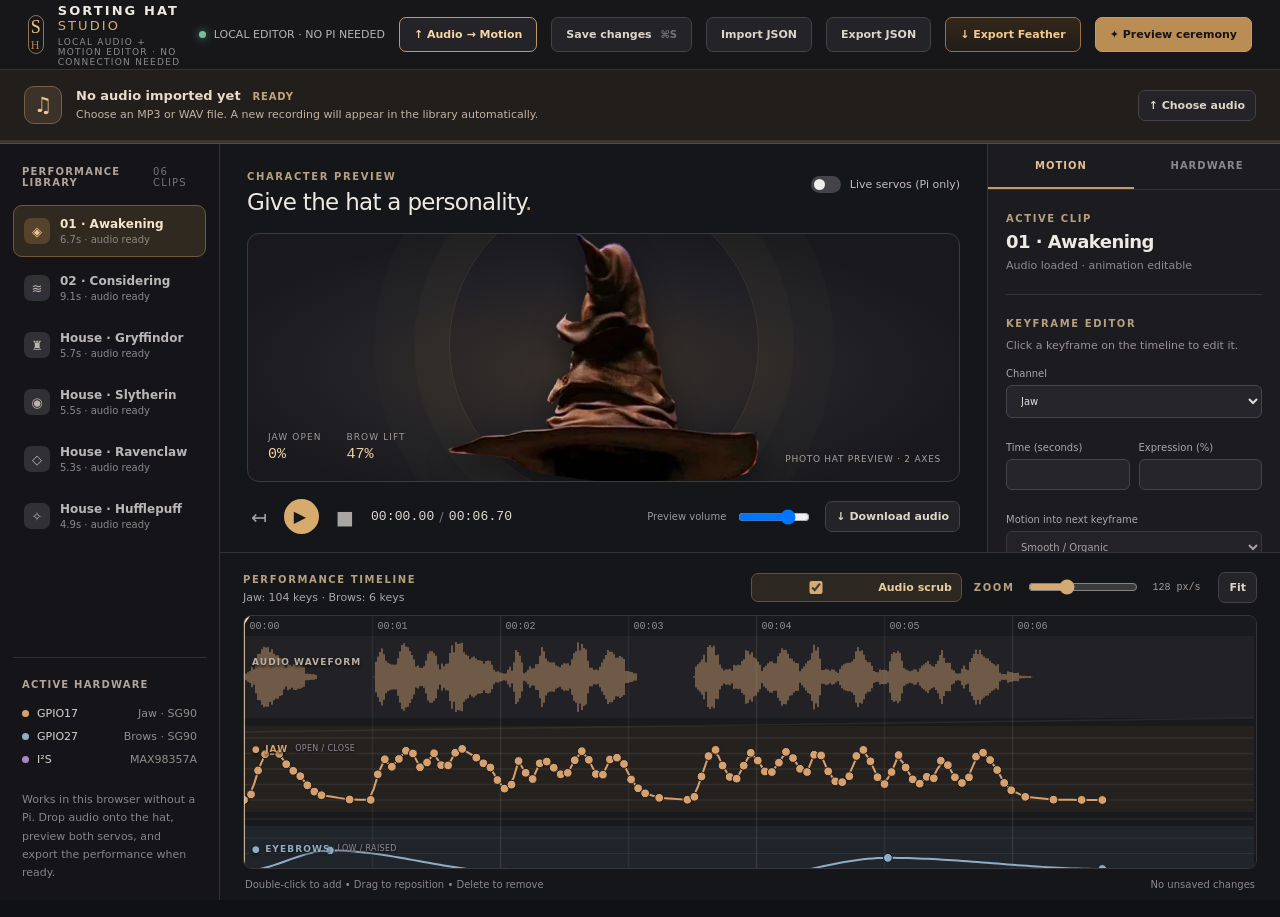
==== index.html @ dafd63e4 "Add one-click Feather RP2040 bundle export with per-clip motion and audio" ====
<!doctype html>
<html lang="en" data-pages="1">
<head>
  <meta charset="utf-8" />
  <meta name="viewport" content="width=device-width, initial-scale=1" />
  <meta name="theme-color" content="#101115" />
  <title>Sorting Hat · Motion Studio</title>
  <link rel="stylesheet" href="./style.css" />
<link rel="stylesheet" href="./import-monitor.css?v=20261116-4" />
  <link rel="stylesheet" href="./photo-hat.css?v=photo-rig-20261117" />
</head>
<body>
<header class="topbar">
  <div class="identity"><div class="mark">S<span>H</span></div><div><div class="brand">SORTING HAT <span>STUDIO</span></div><div class="subbrand">LOCAL AUDIO + MOTION EDITOR · NO CONNECTION NEEDED</div></div></div>
  <div class="top-actions"><div class="connection"><span id="connectionDot" class="dot"></span><span id="connectionText">LOCAL EDITOR</span></div><button class="ghost quick-upload" id="quickUploadBtn">↑ Audio → Motion</button><button class="ghost" id="saveBtn">Save changes <span class="keyhint">⌘S</span></button><button class="ghost" id="importProjectBtn">Import JSON</button><button class="ghost" id="exportProjectBtn">Export JSON</button><button class="ghost feather-export-button" id="exportFeatherBtn" title="Export firmware, motion tracks and audio as a CircuitPython ZIP">↓ Export Feather</button><button class="primary" id="ceremonyBtn">✦ Preview ceremony</button><input type="file" id="importProjectFile" accept="application/json,.json" hidden></div>
</header>
<section id="importMonitor" class="import-monitor" data-phase="idle" role="status" aria-live="polite">
  <div class="import-monitor-icon" id="importMonitorIcon" aria-hidden="true">♫</div>
  <div class="import-monitor-content">
    <div class="import-monitor-head"><strong id="importMonitorTitle">No audio imported yet</strong><span id="importMonitorStep">READY</span></div>
    <div id="importMonitorDetail">Choose an MP3 or WAV file. Import status and any error will appear here.</div>
  </div>
  <div class="import-monitor-buttons">
    <button type="button" class="ghost small" id="importMonitorChoose">↑ Choose audio</button>
    <button type="button" class="ghost small" id="importMonitorPreview" hidden>▶ Play preview</button>
  </div>
  <div class="import-monitor-progress"><div id="importMonitorProgress"></div></div>
</section>
<div class="layout">
  <aside class="sidebar">
    <div class="section-title">PERFORMANCE LIBRARY <span>06 CLIPS</span></div>
    <div id="clipList" class="clip-list"></div>
    <div class="sidebar-bottom"><div class="section-title">ACTIVE HARDWARE</div><div class="mini-wire"><span class="pin jaw-pin"></span> GPIO17 <span>Jaw · SG90</span></div><div class="mini-wire"><span class="pin brow-pin"></span> GPIO27 <span>Brows · SG90</span></div><div class="mini-wire"><span class="pin audio-pin"></span> I²S <span>MAX98357A</span></div><p class="help">Works in this browser without a Pi. Drop audio onto the hat, preview both servos, and export the performance when ready.</p></div>
  </aside>
  <main class="editor">
    <section class="performance-pane">
      <div class="preview-panel">
        <div class="panel-head"><div><span class="eyebrow">CHARACTER PREVIEW</span><h1>Give the hat a personality<span class="gold">.</span></h1></div><div class="live-controls"><label class="toggle"><input type="checkbox" id="livePreview"/><span></span> Live servos (Pi only)</label></div></div>
        <div class="stage">
          <div class="stage-halo"></div>
          <div class="hat-photo-stage" id="hatPhotoStage" role="img" aria-label="Sorting Hat photographic preview with moving brow and upper lip">
            <img id="hatBase" class="hat-photo-base" src="./assets/hat-base.webp" alt="" draggable="false">
            <img id="hatBrowLayer" class="hat-photo-brow" src="./assets/hat-brow.webp" alt="" draggable="false">
            <img id="hatUpperLipLayer" class="hat-photo-upperlip" src="./assets/hat-upperlip.webp" alt="" draggable="false">
          </div>
          <div class="stage-notes"><div class="readout"><span>JAW OPEN</span><strong id="jawReadout">0%</strong></div><div class="readout"><span>BROW LIFT</span><strong id="browReadout">50%</strong></div></div>
          <div class="stage-corner">PHOTO HAT PREVIEW <span>·</span> 2 AXES</div>
        </div>
        <div class="transport"><button class="icon-button" id="startBtn" title="Jump to start">↤</button><button class="play-button" id="playBtn" title="Browser preview">▶</button><button class="icon-button" id="stopBtn" title="Stop preview">■</button><span id="currentTime">00:00.00</span><span class="time-sep">/</span><span id="totalTime">00:04.00</span><div class="transport-spacer"></div><label class="volume-control">Preview volume <input id="previewVolume" type="range" min="0" max="100" value="75" /></label><button class="ghost small" id="downloadAudioBtn">↓ Download audio</button></div>
      </div>
      <aside class="inspector">
        <div class="inspector-tabs"><button class="active" data-tab="motion">MOTION</button><button data-tab="hardware">HARDWARE</button></div>
        <div id="motionInspector" class="inspector-content">
          <span class="eyebrow">ACTIVE CLIP</span><h2 id="clipTitle">Awakening</h2><p class="dim" id="clipDescription">Recorded dialogue & two-channel facial animation.</p>
          <div class="divider"></div>
          <span class="eyebrow">KEYFRAME EDITOR</span><p class="tiny-hint" id="selectedHint">Click a keyframe on the timeline to edit it.</p>
          <label class="field">Channel<select id="keyChannel"><option value="jaw">Jaw</option><option value="brow">Eyebrows</option></select></label>
          <div class="field-grid"><label class="field">Time (seconds)<input type="number" step="0.01" min="0" id="keyTime" /></label><label class="field">Expression (%)<input type="number" step="1" min="0" max="100" id="keyValue" /></label></div>
          <label class="field">Motion into next keyframe<select id="keyEase"><option value="smooth">Smooth / Organic</option><option value="linear">Linear</option><option value="hold">Hold / Snap</option></select></label>
          <div class="row"><button id="addKeyBtn" class="ghost small">+ Add at playhead</button><button id="deleteKeyBtn" class="danger small">Delete key</button></div>
          <div class="divider"></div>
          <span class="eyebrow">AUTO PERFORMANCE</span><p class="tiny-hint">Upload a voice recording to generate natural jaw and expressive eyebrow animation. Everything is analyzed locally in your browser.</p>
          <label class="field">Jaw intensity <span id="intensityLabel">80%</span><input type="range" min="20" max="100" value="80" id="jawIntensity" /></label>
          <label class="field">Silence threshold <span id="thresholdLabel">12%</span><input type="range" min="0" max="35" value="12" id="jawThreshold" /></label>
          <label class="field">Expression style<select id="motionStyle"><option value="thoughtful" selected>Thoughtful · natural</option><option value="subtle">Subtle · restrained</option><option value="theatrical">Theatrical · dramatic</option></select></label>
          <label class="field">Eyebrow expression <span id="browIntensityLabel">80%</span><input type="range" min="0" max="100" value="80" id="browIntensity" /></label>
          <label class="check"><input id="autoGenerate" type="checkbox" checked/> Auto-generate both tracks after import</label>
          <button id="generateBtn" class="secondary-button">✦ Generate jaw + eyebrows</button>
          <button id="uploadBtn" class="ghost wide">↑ Import dialogue audio</button><input id="audioFile" type="file" accept="audio/*,.wav,.mp3,.ogg,.flac,.m4a" hidden />
          <div class="tip">Drop a WAV or MP3 onto the character or use Import dialogue audio. Both tracks remain editable; motion is speech-informed, not phoneme tracking.</div>
        </div>
        <div id="hardwareInspector" class="inspector-content hidden">
          <span class="eyebrow">SERVO CALIBRATION</span><h2>Safe travel limits</h2><p class="dim">Disconnect mechanical linkages before calibrating. Values are pulse widths; narrower ranges protect SG90 gears.</p>
          <div id="servoCalibration"></div>
          <div class="divider"></div>
          <label class="field">Audio start compensation (ms)<input id="audioLatency" type="number" min="-250" max="500" step="5" /></label>
          <label class="field">ALSA device<input id="audioDevice" value="default" /></label>
          <label class="check"><input id="idleMotion" type="checkbox"/> Gentle idle eyebrow motion</label>
          <button id="saveHardwareBtn" class="secondary-button">Save calibration</button>
          <div class="tip">Reliable I²S + servo control: run pigpiod using the PWM clock (<code>-t 0</code>) so PCM remains available for the MAX98357A.</div>
        </div>
      </aside>
    </section>
    <section class="timeline-panel">
      <div class="timeline-header"><div><span class="eyebrow">PERFORMANCE TIMELINE</span><div class="timeline-meta" id="trackStats">Jaw + brows · Keyframe animation</div></div><div class="timeline-actions"><label class="scrub-audio-control" title="Hear short audio snippets while dragging the timeline playhead"><input type="checkbox" id="scrubAudioEnabled" checked/><span>Audio scrub</span></label><span class="eyebrow">ZOOM</span><input type="range" id="zoom" min="65" max="260" value="128"/><span class="zoom-label" id="zoomLabel">128 px/s</span><button class="ghost small" id="resetZoomBtn">Fit</button></div></div>
      <div class="lane-labels"><span>AUDIO WAVEFORM</span><span class="label-jaw">● JAW <small>OPEN / CLOSE</small></span><span class="label-brow">● EYEBROWS <small>LOW / RAISED</small></span></div>
      <div id="timelineScroll" class="timeline-scroll"><canvas id="timeline" height="308"></canvas></div>
      <div class="timeline-footer"><span>Double-click to add • Drag to reposition • Delete to remove</span><span id="saveState">No unsaved changes</span></div>
    </section>
  </main>
</div>
<audio id="audio" preload="auto"></audio>
<div id="toast" class="toast" role="status"></div>
<script src="./import-monitor.js?v=20261116-4"></script>
<script src="./app.js?v=audio-scrub-20261117"></script>
<script src="./auto-motion.js?v=fix-audio-bootstrap-20261117"></script>
<script src="./feather-export.js?v=20261122-1"></script>
</body>
</html>
---- style.css ----
:root{--bg:#101115;--panel:#18191d;--panel2:#202126;--edge:#333238;--muted:#939097;--light:#eee9e2;--gold:#d7ae70;--jaw:#d6a16e;--brow:#8fadc4;--good:#78bfa0;font-family:Inter,"Segoe UI",system-ui,-apple-system,sans-serif;color:var(--light);background:var(--bg);font-synthesis:none}
*{box-sizing:border-box}body{margin:0;font-size:13px}button,input,select{font:inherit}button{cursor:pointer}button:disabled{opacity:.4;cursor:default}button:focus-visible,input:focus-visible,select:focus-visible{outline:2px solid var(--gold);outline-offset:2px}h1,h2,p{margin:0}.hidden{display:none!important}
.topbar{height:70px;display:flex;align-items:center;justify-content:space-between;background:#17171a;border-bottom:1px solid var(--edge);padding:0 28px;gap:16px}.identity,.top-actions{display:flex;align-items:center;gap:14px}.brand{font-weight:750;letter-spacing:.16em;font-size:13px}.brand span{color:var(--gold);font-weight:500}.subbrand{font-size:9px;letter-spacing:.14em;color:#8e8b8a;margin-top:4px}.mark{width:39px;height:39px;border:1px solid #8d7352;border-radius:11px;display:grid;place-content:center;font-family:Georgia,serif;font-size:18px;color:#edc58d}.mark span{font-size:12px;color:#b27d53}.connection{display:flex;align-items:center;gap:8px;color:#b6b3b5;font-size:11px;white-space:nowrap}.dot{width:7px;height:7px;border-radius:50%;background:#af9b63}.dot.ready{background:var(--good);box-shadow:0 0 9px #509d7e}.keyhint{opacity:.45;font-size:10px;margin-left:5px}.primary,.secondary-button,.ghost,.danger{border-radius:7px;padding:10px 14px;white-space:nowrap;font-weight:600;font-size:11px;transition:background .15s}.primary{background:#b98d53;color:#161310;border:1px solid #c79b60}.primary:hover{background:#d7ae70}.ghost{background:#232328;border:1px solid #454147;color:#ddd5ca}.ghost:hover{background:#303035}.danger{background:#38252a;border:1px solid #653840;color:#eaa9a9}.danger:hover{background:#492e36}.secondary-button{width:100%;background:#745938;color:#fff0d9;border:1px solid #987347}.secondary-button:hover{background:#936c42}.small{padding:8px 10px}.wide{width:100%;margin-top:8px}
.layout{display:grid;grid-template-columns:220px minmax(0,1fr);height:calc(100vh - 70px);min-height:680px}.sidebar{border-right:1px solid var(--edge);background:#151519;display:flex;flex-direction:column;min-height:0;padding:22px 13px 18px}.section-title{font-size:10px;letter-spacing:.12em;color:#b0a39a;font-weight:750;padding:0 9px;margin-bottom:17px;display:flex;justify-content:space-between;align-items:center}.section-title span{color:#747478;font-weight:400}.clip-list{display:grid;gap:5px}.clip{width:100%;text-align:left;background:transparent;border:1px solid transparent;border-radius:9px;display:flex;align-items:center;gap:10px;color:#bbb7b6;padding:11px 10px}.clip:hover{background:#26262b}.clip.active{background:#30291f;border-color:#70583b;color:#f5e5cd}.clip-icon{width:26px;height:26px;border-radius:7px;background:#303035;display:grid;place-content:center;color:#bcb3a9}.clip.active .clip-icon{background:#56432c;color:#f0c693}.clip-title{font-weight:600;font-size:12px}.clip-meta{font-size:10px;color:#8c8889;margin-top:3px}.sidebar-bottom{margin-top:auto;border-top:1px solid #302e30;padding-top:21px}.mini-wire{display:flex;align-items:center;gap:8px;font-size:11px;margin:10px 9px;color:#d9d2cd}.mini-wire span:last-child{color:#928d8a;margin-left:auto}.pin{width:7px;height:7px;border-radius:50%;background:#8fadc4}.jaw-pin{background:var(--jaw)}.brow-pin{background:var(--brow)}.audio-pin{background:#a68ac4}.help{font-size:11px;line-height:1.65;color:#88838a;padding:15px 9px 0}
.editor{min-width:0;min-height:0;display:grid;grid-template-rows:minmax(335px,1fr) minmax(315px,.85fr);background:#151619}.performance-pane{display:grid;grid-template-columns:minmax(0,1fr) 293px;min-height:0;border-bottom:1px solid var(--edge)}.preview-panel{display:flex;flex-direction:column;min-width:0;padding:24px 27px 0}.panel-head{display:flex;justify-content:space-between;align-items:start;gap:16px}.eyebrow{font-size:10px;letter-spacing:.16em;font-weight:750;color:#b6a080}.panel-head h1{font-weight:500;letter-spacing:-.03em;margin-top:6px;font-size:23px}.gold{color:var(--gold)}.live-controls{padding-top:8px}.toggle{display:flex;gap:9px;align-items:center;font-size:11px;color:#c2bcc0;white-space:nowrap;cursor:pointer}.toggle input{display:none}.toggle span{position:relative;width:30px;height:17px;background:#45434a;border-radius:100px}.toggle span:after{content:"";position:absolute;width:11px;height:11px;background:#eee;border-radius:50%;top:3px;left:3px;transition:transform .2s}.toggle input:checked+span{background:#b78f58}.toggle input:checked+span:after{transform:translateX(13px)}
.stage{position:relative;flex:1;min-height:200px;display:grid;place-content:center;background:radial-gradient(ellipse at 48% 54%,#39312b 0%,#222125 47%,#19191d 76%);overflow:hidden;border:1px solid #403a37;border-radius:12px;margin-top:18px}.stage-halo{position:absolute;width:310px;height:310px;top:45%;left:50%;transform:translate(-50%,-50%);border-radius:50%;border:1px solid #cba57922;box-shadow:0 0 0 35px #bc925c08,0 0 0 75px #cba57904;pointer-events:none}#hat{width:min(98%,450px);height:100%;max-height:350px;margin:auto;position:relative;overflow:visible;filter:drop-shadow(5px 10px 11px #0006)}#browsShape{transform-origin:280px 230px}.stage-notes{position:absolute;left:20px;bottom:18px;display:flex;gap:25px}.readout{display:grid;gap:4px}.readout span{color:#a29a94;letter-spacing:.12em;font-size:9px}.readout strong{font-family:ui-monospace,SFMono-Regular,Consolas,monospace;color:#edd0a6;font-size:15px;font-weight:500}.stage-corner{position:absolute;right:18px;bottom:17px;font-size:9px;letter-spacing:.08em;color:#aaa099}.stage-corner span{color:#dbad70}
.transport{display:flex;align-items:center;gap:13px;min-height:70px}.transport-spacer{flex:1}.icon-button{background:none;color:#aaa5a3;border:0;font-size:19px;padding:4px}.icon-button:hover{color:var(--gold)}.play-button{height:35px;width:35px;border:0;border-radius:50%;background:#d7ab6c;color:#191717;font-size:16px;display:grid;place-content:center;padding-left:3px}.transport #currentTime,.transport #totalTime{font-family:ui-monospace,monospace;letter-spacing:.01em;color:#e3ded6}.time-sep{color:#747179;margin:0 -8px}.volume-control{display:flex;align-items:center;gap:10px;color:#999;white-space:nowrap;font-size:10px}.volume-control input{width:72px}
.inspector{border-left:1px solid var(--edge);background:#1b1b20;min-height:0;overflow:auto}.inspector-tabs{height:46px;display:flex;border-bottom:1px solid var(--edge)}.inspector-tabs button{background:none;border:0;border-bottom:2px solid transparent;color:#8a888d;flex:1;font-size:10px;font-weight:700;letter-spacing:.1em}.inspector-tabs button.active{color:#e3c092;border-color:#c49b65}.inspector-content{padding:20px 18px}.inspector h2{font-size:18px;font-weight:550;letter-spacing:-.03em;margin:6px 0 5px}.dim{color:#8f8b91;line-height:1.55;font-size:11px}.divider{height:1px;background:#36343a;margin:20px 0}.tiny-hint{font-size:11px;color:#9b9293;line-height:1.55;margin:7px 0 14px}.field{font-size:10px;color:#aaa5aa;display:grid;gap:6px;margin:12px 0}.field input:not([type=range]),.field select{width:100%;background:#25252b;border:1px solid #49444c;border-radius:6px;padding:9px 10px;color:#e2ddd7;min-width:0}.field-grid{display:grid;grid-template-columns:1fr 1fr;gap:9px}.field-grid .field{min-width:0}.field input[type=range]{width:100%;accent-color:#cfa16d}.row{display:flex;align-items:center;gap:8px;margin-top:11px}.row button{flex:1}.tip{border-left:2px solid #8f6d46;background:#30281f;color:#bfb1a4;border-radius:0 6px 6px 0;margin:18px 0 0;padding:11px;line-height:1.6;font-size:10px}.check{display:flex;align-items:center;gap:8px;color:#c6bfc0;font-size:11px;margin:12px 0}.check input{accent-color:#caa36b}.calibration-block{margin-top:17px;padding:12px;border:1px solid #414047;border-radius:7px}.calibration-block h3{font-size:12px;margin:0 0 8px;color:#e6d1b0}.calibration-block .field-grid{gap:8px}.calibration-block .field{margin:7px 0}
.timeline-panel{display:flex;flex-direction:column;min-width:0;min-height:0;padding:18px 23px 10px;position:relative}.timeline-header{display:flex;align-items:center;justify-content:space-between;gap:15px;margin-bottom:11px}.timeline-meta{color:#aaa6a5;font-size:11px;margin-top:5px}.timeline-actions{display:flex;align-items:center;gap:12px}.timeline-actions input{accent-color:#d4aa72;width:110px}.zoom-label{font-family:ui-monospace,monospace;color:#a59c97;font-size:10px;min-width:54px}.lane-labels{display:grid;gap:0;position:absolute;z-index:2;pointer-events:none;top:90px;left:32px;color:#bbb0a1;font-size:9px;font-weight:700;letter-spacing:.12em}.lane-labels span{height:87px;display:flex;align-items:start;gap:7px;padding-top:14px;text-shadow:0 2px 3px #111}.lane-labels span:nth-child(2){height:100px}.lane-labels small{font-size:8px;font-weight:400;letter-spacing:.04em;color:#8c8b91}.label-jaw{color:var(--jaw)!important}.label-brow{color:var(--brow)!important}.timeline-scroll{flex:1;min-height:0;overflow:auto;background:#191a1e;border:1px solid #38363b;border-radius:9px;scrollbar-color:#504b48 #242429}#timeline{display:block;touch-action:none;cursor:crosshair}.timeline-footer{display:flex;justify-content:space-between;gap:10px;color:#8b8689;font-size:10px;padding:10px 2px 0}.toast{opacity:0;transform:translateY(10px);position:fixed;bottom:22px;right:23px;background:#34291e;border:1px solid #8e6d42;color:#f3dfc4;padding:13px 17px;border-radius:9px;box-shadow:0 14px 35px #0006;z-index:100;pointer-events:none;transition:opacity .25s,transform .25s;max-width:min(420px,90vw);line-height:1.5}.toast.show{opacity:1;transform:translateY(0)}
@media(max-width:1100px){.layout{grid-template-columns:170px minmax(0,1fr)}.performance-pane{grid-template-columns:minmax(0,1fr) 265px}.preview-panel{padding:18px 15px 0}.topbar{padding:0 15px}.subbrand{display:none}.volume-control{display:none}}
@media(max-width:800px){.layout{display:block;height:auto;min-height:0}.sidebar{display:block;padding:12px;overflow-x:auto}.sidebar .section-title,.sidebar-bottom{display:none}.clip-list{display:flex;min-width:max-content}.clip{width:auto;min-width:120px}.editor{display:block}.performance-pane{display:block}.preview-panel{height:440px}.inspector{border:0;border-top:1px solid var(--edge);max-height:none}.inspector-content{display:grid;grid-template-columns:1fr 1fr;gap:0 12px}.inspector-content .divider,.inspector-content .tip,.inspector-content .eyebrow,.inspector-content h2,.inspector-content p,.inspector-content .row,.inspector-content .secondary-button,.inspector-content .wide{grid-column:span 2}.timeline-panel{height:480px}.brand{font-size:11px}.top-actions .ghost{display:none}.top-actions .primary{font-size:10px;padding:8px}.connection{display:none}}


/* Browser-first audio import and drag-and-drop feedback */
.top-actions .quick-upload{border-color:#c29961;color:#f6d6a4;font-weight:700}
.stage.dragging-audio{outline:2px dashed #d5a266;outline-offset:-9px}
.stage.dragging-audio:after{content:'DROP AUDIO TO ANIMATE';position:absolute;inset:10px;z-index:10;display:grid;place-items:center;background:#151517df;color:#f4d6a1;border-radius:12px;font-size:18px;font-weight:800;letter-spacing:.16em;pointer-events:none}
#motionStyle{min-width:0}
@media(max-width:800px){.top-actions .quick-upload{display:inline-flex!important;padding:8px;font-size:10px}.top-actions #saveBtn{display:none}}

/* Audio timeline audition: a small control next to zoom. */
.scrub-audio-control{display:inline-flex;align-items:center;gap:7px;padding:7px 9px;border:1px solid #665139;border-radius:7px;background:#2c2720;color:#e8cc9f;font-size:11px;font-weight:650;white-space:nowrap;cursor:pointer;user-select:none}
.scrub-audio-control input{accent-color:#d6ab6d;cursor:pointer;margin:0}
.scrub-audio-control:focus-within{outline:2px solid #d6ab6d;outline-offset:2px}
@media(max-width:1050px){.timeline-header{flex-wrap:wrap}.timeline-actions{flex-wrap:wrap;justify-content:flex-end;gap:7px}}
@media(max-width:800px){.timeline-actions{justify-content:flex-start}.scrub-audio-control{padding:8px 11px}}

/* Single-action CircuitPython export, compact in the main action bar */
.feather-export-button{border-color:#9d7044!important;color:#f4c98f!important;background:linear-gradient(180deg,#342719,#211d19)!important}
.feather-export-button:hover{background:#49321d!important}
.feather-export-button:disabled{opacity:.55;cursor:progress}
---- import-monitor.css ----
.import-monitor{position:relative;z-index:4;min-height:74px;display:flex;align-items:center;gap:14px;padding:10px 24px 13px;background:#211e1c;border-bottom:1px solid #574935;color:#e9dbca}
.import-monitor-icon{width:38px;height:38px;flex:none;display:grid;place-items:center;background:#3b3229;border:1px solid #766044;border-radius:10px;color:#f2c788;font-size:21px;font-weight:700}
.import-monitor-content{min-width:0;flex:1}
.import-monitor-head{display:flex;gap:12px;align-items:baseline;flex-wrap:wrap}
.import-monitor-head strong{font-size:13px}
#importMonitorStep{font-size:10px;font-weight:700;letter-spacing:.08em;color:#c0a47a}
#importMonitorDetail{font-size:11px;color:#c1b2a3;line-height:1.45;margin-top:4px;overflow-wrap:anywhere}
.import-monitor-buttons{display:flex;align-items:center;gap:8px;flex:none}
#importMonitorPreview[hidden]{display:none}
#importMonitorPreview{background:#3a3126;color:#ffe4b7;border-color:#9b7549}
.import-monitor-progress{position:absolute;bottom:0;left:0;right:0;height:3px;background:#3c342e;overflow:hidden}
#importMonitorProgress{height:100%;width:0;background:#d7ae70;transition:width .3s}
.import-monitor[data-phase="selected"] #importMonitorProgress{width:12%}
.import-monitor[data-phase="decoding"] #importMonitorProgress{width:35%;animation:import-pulse 1.2s ease-in-out infinite alternate}
.import-monitor[data-phase="generating"] #importMonitorProgress{width:68%;animation:import-pulse 1.2s ease-in-out infinite alternate}
.import-monitor[data-phase="saving"] #importMonitorProgress{width:87%;animation:import-pulse 1.2s ease-in-out infinite alternate}
.import-monitor[data-phase="ready"] #importMonitorProgress{width:100%;background:#78bfa0}
.import-monitor[data-phase="ready"] .import-monitor-icon{color:#c7f7df;border-color:#54785c;background:#263e31}
.import-monitor[data-phase="error"]{background:#2c2022;border-color:#904d4d}
.import-monitor[data-phase="error"] .import-monitor-icon{color:#ffbcb6;background:#4a2828;border-color:#9d5757}
.import-monitor[data-phase="error"] #importMonitorStep{color:#ffaaa0}
.import-monitor[data-phase="error"] #importMonitorProgress{width:100%;background:#ae5950}
@keyframes import-pulse{to{opacity:.4}}
.layout{height:calc(100vh - 144px);min-height:590px}
@media(max-width:800px){.import-monitor{padding:10px 13px 13px;align-items:start;flex-wrap:wrap;gap:9px}.import-monitor-content{flex-basis:calc(100% - 52px)}.import-monitor-buttons{padding-left:46px;width:100%}.layout{height:auto;min-height:0}}
@media(prefers-reduced-motion:reduce){.import-monitor #importMonitorProgress{animation:none!important;transition:none}}
---- photo-hat.css ----
/* Photo-based Sorting Hat rig. Uses the user's transparent base, brow and upper-lip cutouts.
   All coordinates are relative to the supplied 423 x 335 pixel base image. */
.stage{display:flex;align-items:center;justify-content:center;min-width:0;}
.hat-photo-stage{
  position:relative;
  flex:none;
  height:min(100%,335px);
  width:auto;
  max-width:95%;
  aspect-ratio:423 / 335;
  filter:drop-shadow(0 12px 14px rgba(0,0,0,.46));
  isolation:isolate;
  pointer-events:none;
  user-select:none;
}
.hat-photo-stage img{
  position:absolute;
  display:block;
  max-width:none;
  object-fit:fill;
  pointer-events:none;
  user-select:none;
  -webkit-user-drag:none;
  image-rendering:auto;
}
.hat-photo-base{inset:0;width:100%;height:100%;z-index:1;}
.hat-photo-brow{
  left:34.28%;top:31.34%;width:24.82%;height:13.73%;
  z-index:3;transform-origin:55% 42%;will-change:transform;
}
.hat-photo-upperlip{
  left:31.91%;top:49.85%;width:38.06%;height:20.60%;
  z-index:2;transform-origin:51% 17%;will-change:transform;
}
@media(max-width:800px){
   .hat-photo-stage{max-width:97%;}
}
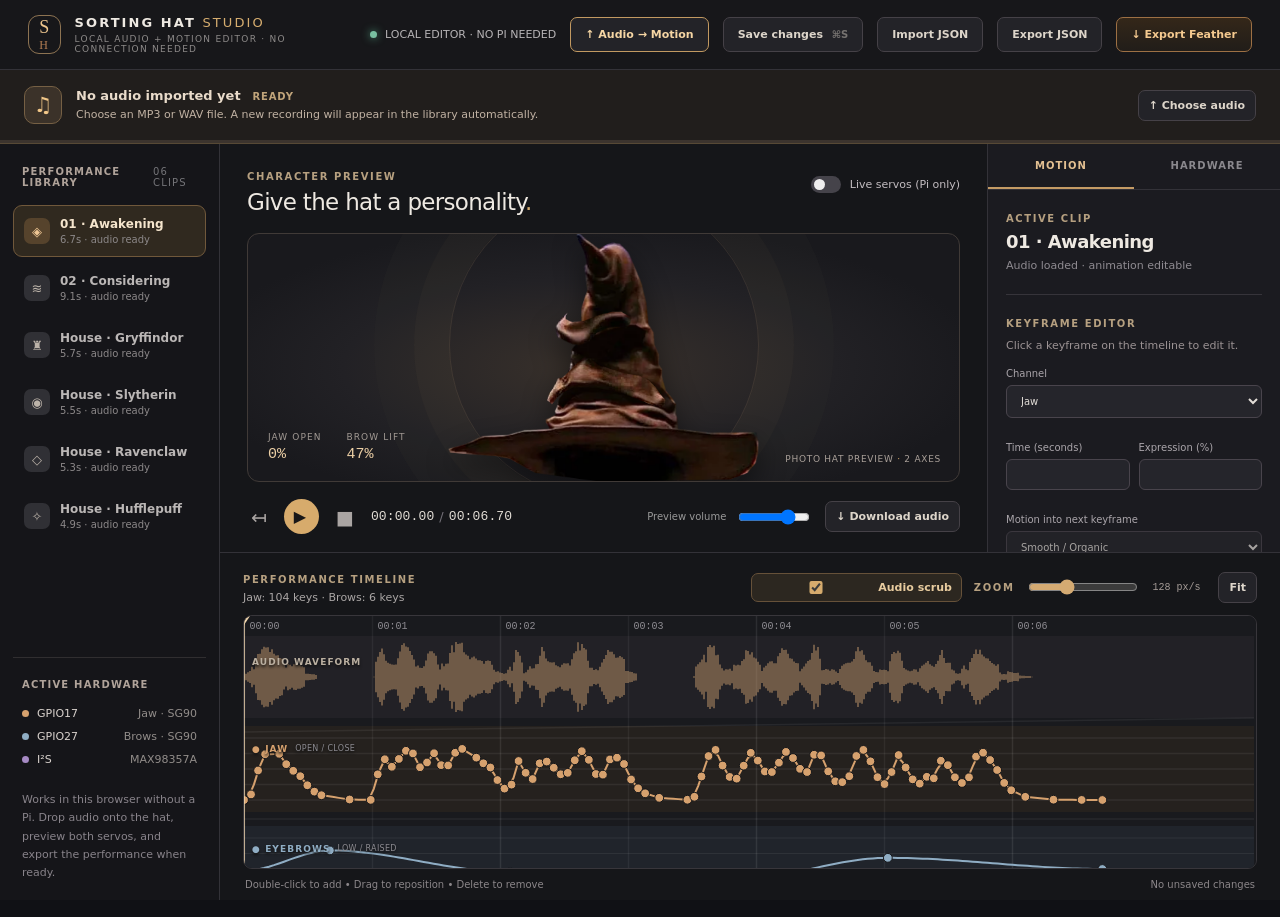
==== commit 0fcf7777: "Remove ceremony controls and preview from both Sorting Hat editors" ====
--- a/index.html
+++ b/index.html
@@ -12,7 +12,7 @@
 <body>
 <header class="topbar">
   <div class="identity"><div class="mark">S<span>H</span></div><div><div class="brand">SORTING HAT <span>STUDIO</span></div><div class="subbrand">LOCAL AUDIO + MOTION EDITOR · NO CONNECTION NEEDED</div></div></div>
-  <div class="top-actions"><div class="connection"><span id="connectionDot" class="dot"></span><span id="connectionText">LOCAL EDITOR</span></div><button class="ghost quick-upload" id="quickUploadBtn">↑ Audio → Motion</button><button class="ghost" id="saveBtn">Save changes <span class="keyhint">⌘S</span></button><button class="ghost" id="importProjectBtn">Import JSON</button><button class="ghost" id="exportProjectBtn">Export JSON</button><button class="ghost feather-export-button" id="exportFeatherBtn" title="Export firmware, motion tracks and audio as a CircuitPython ZIP">↓ Export Feather</button><button class="primary" id="ceremonyBtn">✦ Preview ceremony</button><input type="file" id="importProjectFile" accept="application/json,.json" hidden></div>
+  <div class="top-actions"><div class="connection"><span id="connectionDot" class="dot"></span><span id="connectionText">LOCAL EDITOR</span></div><button class="ghost quick-upload" id="quickUploadBtn">↑ Audio → Motion</button><button class="ghost" id="saveBtn">Save changes <span class="keyhint">⌘S</span></button><button class="ghost" id="importProjectBtn">Import JSON</button><button class="ghost" id="exportProjectBtn">Export JSON</button><button class="ghost feather-export-button" id="exportFeatherBtn" title="Export firmware, motion tracks and audio as a CircuitPython ZIP">↓ Export Feather</button><input type="file" id="importProjectFile" accept="application/json,.json" hidden></div>
 </header>
 <section id="importMonitor" class="import-monitor" data-phase="idle" role="status" aria-live="polite">
   <div class="import-monitor-icon" id="importMonitorIcon" aria-hidden="true">♫</div>
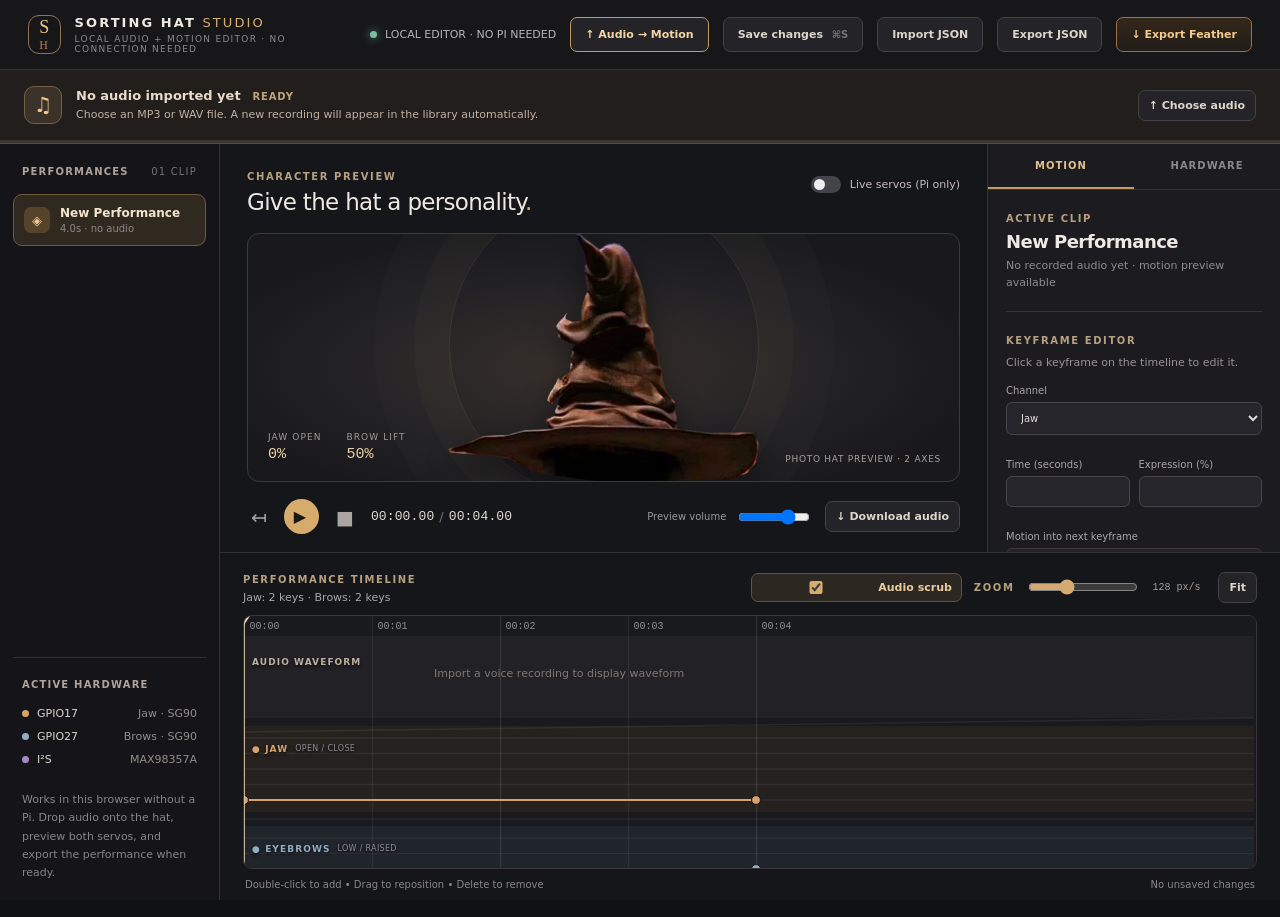
==== commit 737b51d7: "Remove six demo performances and migrate browser library preserving imported audio" ====
--- a/index.html
+++ b/index.html
@@ -28,7 +28,7 @@
 </section>
 <div class="layout">
   <aside class="sidebar">
-    <div class="section-title">PERFORMANCE LIBRARY <span>06 CLIPS</span></div>
+    <div class="section-title">PERFORMANCES <span id="clipCount">01 CLIP</span></div>
     <div id="clipList" class="clip-list"></div>
     <div class="sidebar-bottom"><div class="section-title">ACTIVE HARDWARE</div><div class="mini-wire"><span class="pin jaw-pin"></span> GPIO17 <span>Jaw · SG90</span></div><div class="mini-wire"><span class="pin brow-pin"></span> GPIO27 <span>Brows · SG90</span></div><div class="mini-wire"><span class="pin audio-pin"></span> I²S <span>MAX98357A</span></div><p class="help">Works in this browser without a Pi. Drop audio onto the hat, preview both servos, and export the performance when ready.</p></div>
   </aside>
@@ -51,7 +51,7 @@
       <aside class="inspector">
         <div class="inspector-tabs"><button class="active" data-tab="motion">MOTION</button><button data-tab="hardware">HARDWARE</button></div>
         <div id="motionInspector" class="inspector-content">
-          <span class="eyebrow">ACTIVE CLIP</span><h2 id="clipTitle">Awakening</h2><p class="dim" id="clipDescription">Recorded dialogue & two-channel facial animation.</p>
+          <span class="eyebrow">ACTIVE CLIP</span><h2 id="clipTitle">New Performance</h2><p class="dim" id="clipDescription">Recorded dialogue & two-channel facial animation.</p>
           <div class="divider"></div>
           <span class="eyebrow">KEYFRAME EDITOR</span><p class="tiny-hint" id="selectedHint">Click a keyframe on the timeline to edit it.</p>
           <label class="field">Channel<select id="keyChannel"><option value="jaw">Jaw</option><option value="brow">Eyebrows</option></select></label>
@@ -92,7 +92,7 @@
 <audio id="audio" preload="auto"></audio>
 <div id="toast" class="toast" role="status"></div>
 <script src="./import-monitor.js?v=20261116-4"></script>
-<script src="./app.js?v=audio-scrub-20261117"></script>
+<script src="./app.js?v=blank-library-20261122"></script>
 <script src="./auto-motion.js?v=fix-audio-bootstrap-20261117"></script>
 <script src="./feather-export.js?v=20261122-1"></script>
 </body>
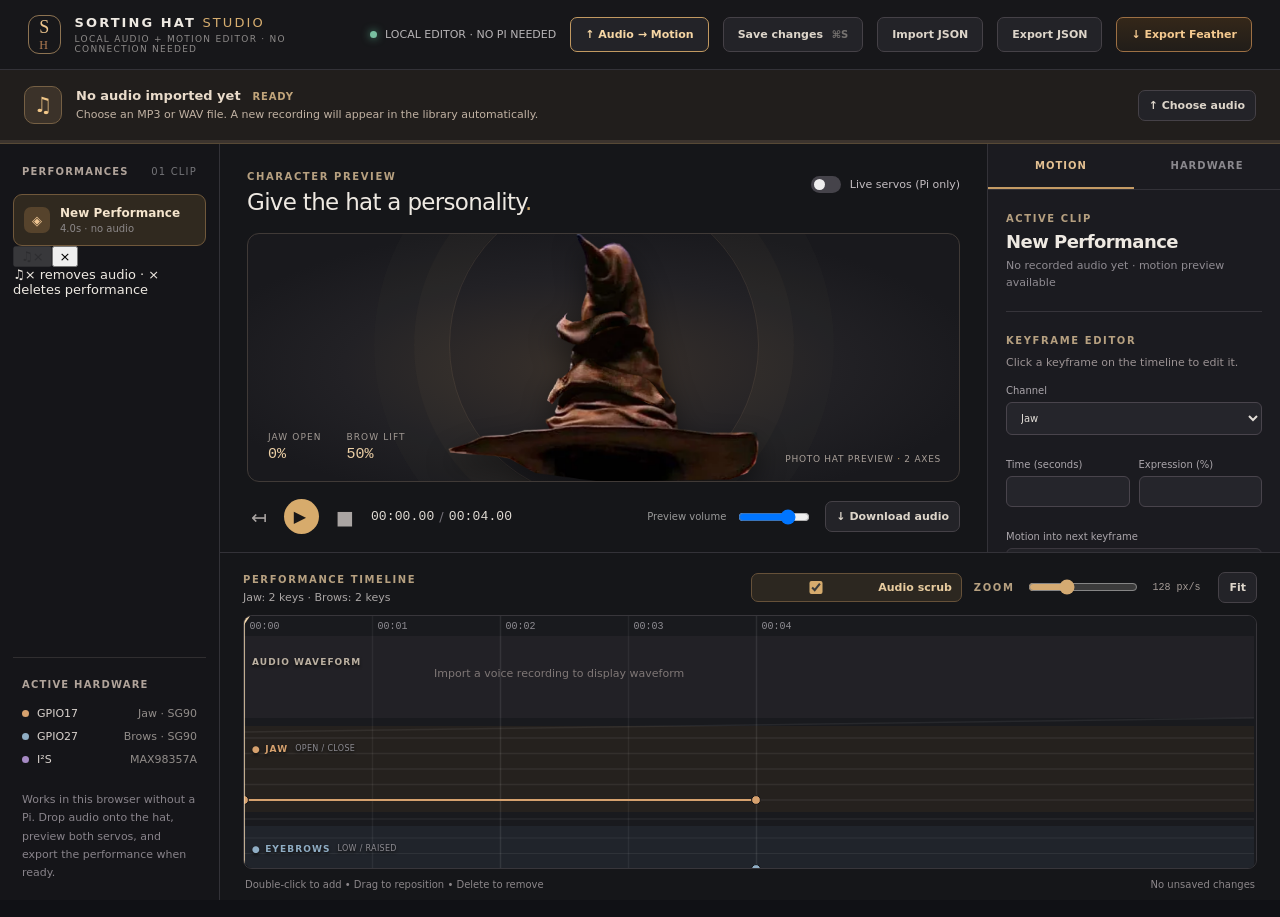
==== commit efb6780e: "Polish audio removal workflow and invalidate stale audio previews" ====
--- a/index.html
+++ b/index.html
@@ -30,6 +30,7 @@
   <aside class="sidebar">
     <div class="section-title">PERFORMANCES <span id="clipCount">01 CLIP</span></div>
     <div id="clipList" class="clip-list"></div>
+    <p class="clip-actions-hint">♫× removes audio · × deletes performance</p>
     <div class="sidebar-bottom"><div class="section-title">ACTIVE HARDWARE</div><div class="mini-wire"><span class="pin jaw-pin"></span> GPIO17 <span>Jaw · SG90</span></div><div class="mini-wire"><span class="pin brow-pin"></span> GPIO27 <span>Brows · SG90</span></div><div class="mini-wire"><span class="pin audio-pin"></span> I²S <span>MAX98357A</span></div><p class="help">Works in this browser without a Pi. Drop audio onto the hat, preview both servos, and export the performance when ready.</p></div>
   </aside>
   <main class="editor">
@@ -67,7 +68,23 @@
           <label class="check"><input id="autoGenerate" type="checkbox" checked/> Auto-generate both tracks after import</label>
           <button id="generateBtn" class="secondary-button">✦ Generate jaw + eyebrows</button>
           <button id="uploadBtn" class="ghost wide">↑ Import dialogue audio</button><input id="audioFile" type="file" accept="audio/*,.wav,.mp3,.ogg,.flac,.m4a" hidden />
-          <div class="tip">Drop a WAV or MP3 onto the character or use Import dialogue audio. Both tracks remain editable; motion is speech-informed, not phoneme tracking.</div>
+          <div class="tip">Drop a WAV or MP3 onto the character or use Import dialogue audio. Recordings are converted to compatible PCM WAV before playback and Feather export.</div>
+           <section class="audio-converter-panel" aria-label="Audio converter">
+             <div class="audio-converter-heading"><strong>AUDIO CONVERTER</strong><span>OFFLINE · PCM WAV</span></div>
+             <label class="field" for="wavQuality">Voice quality
+               <select id="wavQuality">
+                 <option value="22050" selected>22.05 kHz · Recommended</option>
+                 <option value="32000">32 kHz · Higher fidelity / larger</option>
+                 <option value="16000">16 kHz · Compact / smaller</option>
+               </select>
+             </label>
+             <div class="audio-converter-actions">
+               <button type="button" class="primary small" id="convertAudioBtn">↻ Convert &amp; listen</button>
+               <button type="button" class="ghost small" id="downloadWavBtn">↓ Download WAV</button>
+             </div>
+             <p id="audioConvertInfo" class="audio-converter-info" role="status">Import a recording to enable conversion.</p>
+             <label class="audio-export-scope"><input id="featherSelectedOnly" type="checkbox" checked/> Export selected performance only (recommended for Feather memory)</label>
+           </section>
         </div>
         <div id="hardwareInspector" class="inspector-content hidden">
           <span class="eyebrow">SERVO CALIBRATION</span><h2>Safe travel limits</h2><p class="dim">Disconnect mechanical linkages before calibrating. Values are pulse widths; narrower ranges protect SG90 gears.</p>
@@ -92,8 +109,10 @@
 <audio id="audio" preload="auto"></audio>
 <div id="toast" class="toast" role="status"></div>
 <script src="./import-monitor.js?v=20261116-4"></script>
-<script src="./app.js?v=blank-library-20261122"></script>
-<script src="./auto-motion.js?v=fix-audio-bootstrap-20261117"></script>
-<script src="./feather-export.js?v=20261122-1"></script>
+<script src="./app.js?v=audio-list-actions-20261122"></script>
+<script src="./audio-converter.js?v=audio-fix-20261122-1"></script>
+<script src="./auto-motion.js?v=audio-list-actions-20261122"></script>
+<script src="./audio-tools.js?v=audio-list-actions-20261122"></script>
+<script src="./feather-export.js?v=audio-safe-20261122-1"></script>
 </body>
 </html>
--- a/style.css
+++ b/style.css
@@ -29,3 +29,18 @@
 .feather-export-button{border-color:#9d7044!important;color:#f4c98f!important;background:linear-gradient(180deg,#342719,#211d19)!important}
 .feather-export-button:hover{background:#49321d!important}
 .feather-export-button:disabled{opacity:.55;cursor:progress}
+
+/* Voice conversion: compact, accessible controls below the audio importer. */
+.audio-converter-panel{border:1px solid #393633;border-radius:10px;background:#1a1a1d;padding:12px;margin-top:13px;display:flex;flex-direction:column;gap:9px}
+.audio-converter-heading{display:flex;align-items:center;justify-content:space-between;gap:8px;font-size:10px;letter-spacing:.08em;color:#e0c49e}
+.audio-converter-heading span{font-size:9px;color:#858081}
+.audio-converter-panel .field{margin:0;font-size:11px}
+.audio-converter-panel .field select{width:100%;margin-top:5px}
+.audio-converter-actions{display:flex;gap:7px;flex-wrap:wrap}
+.audio-converter-actions button{flex:1 1 120px;white-space:nowrap;min-height:34px}
+.audio-converter-actions button:disabled{opacity:.44;cursor:default}
+.audio-converter-info{font-size:11px;line-height:1.45;color:#afa7a2;margin:0;overflow-wrap:anywhere}
+.audio-converter-info[data-status="ok"]{color:#a9ceab}
+.audio-converter-info[data-status="error"]{color:#f0a6a6}
+.audio-export-scope{display:flex;align-items:flex-start;gap:8px;font-size:11px;color:#c3b5a7;line-height:1.4;cursor:pointer}
+.audio-export-scope input{flex:0 0 auto;margin-top:2px}
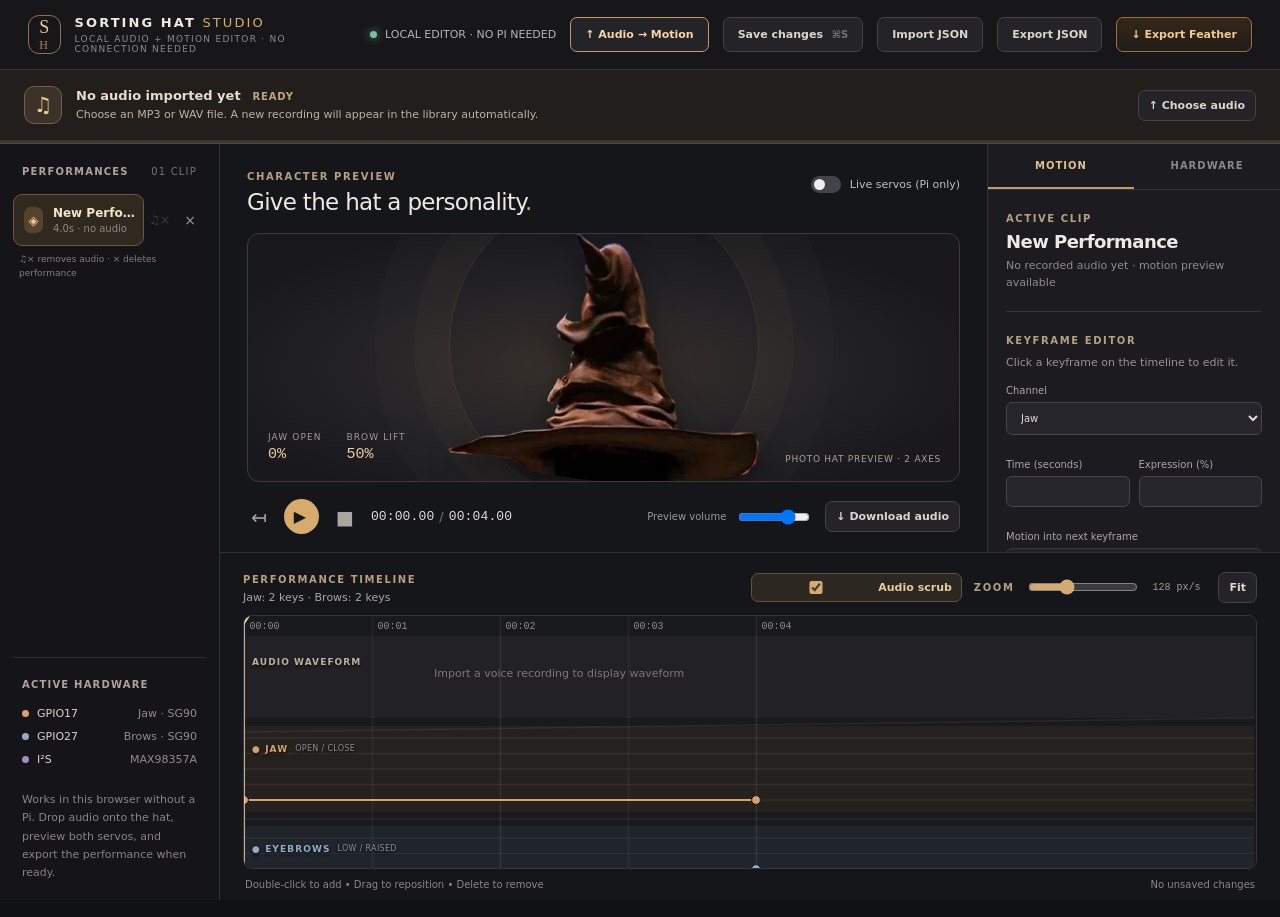
==== commit 7d82d277: "Add live Voice Character presets and 35% psychoacoustic bass controls" ====
--- a/index.html
+++ b/index.html
@@ -69,7 +69,22 @@
           <button id="generateBtn" class="secondary-button">✦ Generate jaw + eyebrows</button>
           <button id="uploadBtn" class="ghost wide">↑ Import dialogue audio</button><input id="audioFile" type="file" accept="audio/*,.wav,.mp3,.ogg,.flac,.m4a" hidden />
           <div class="tip">Drop a WAV or MP3 onto the character or use Import dialogue audio. Recordings are converted to compatible PCM WAV before playback and Feather export.</div>
-           <section class="audio-converter-panel" aria-label="Audio converter">
+           
+             <section class="voice-character-panel" aria-label="Voice Character">
+               <div class="audio-converter-heading"><strong>VOICE CHARACTER</strong><span>LIVE PREVIEW + FEATHER</span></div>
+               <label class="field" for="voicePreset">Voice preset
+                 <select id="voicePreset">
+                   <option value="natural">Natural — clear, balanced</option>
+                   <option value="deep" selected>Deep Hat — warm, resonant</option>
+                   <option value="ancient">Ancient Hat — textured, mysterious</option>
+                 </select>
+               </label>
+               <label class="field" for="voiceBass">Bass perception <span id="voiceBassValue">35%</span>
+                 <input id="voiceBass" type="range" min="0" max="100" step="1" value="35" />
+               </label>
+               <p id="voiceStatus" class="audio-converter-info" role="status">Deep Hat · Bass harmonics 35%</p>
+             </section>
+<section class="audio-converter-panel" aria-label="Audio converter">
              <div class="audio-converter-heading"><strong>AUDIO CONVERTER</strong><span>OFFLINE · PCM WAV</span></div>
              <label class="field" for="wavQuality">Voice quality
                <select id="wavQuality">
@@ -110,9 +125,11 @@
 <div id="toast" class="toast" role="status"></div>
 <script src="./import-monitor.js?v=20261116-4"></script>
 <script src="./app.js?v=audio-list-actions-20261122"></script>
-<script src="./audio-converter.js?v=audio-fix-20261122-1"></script>
+<script src="./voice-character.js?v=voice35-20261122-1"></script>
+<script src="./audio-converter.js?v=voice35-20261122-1"></script>
 <script src="./auto-motion.js?v=audio-list-actions-20261122"></script>
-<script src="./audio-tools.js?v=audio-list-actions-20261122"></script>
-<script src="./feather-export.js?v=audio-safe-20261122-1"></script>
+<script src="./audio-tools.js?v=voice35-20261122-1"></script>
+<script src="./voice-tools.js?v=voice35-20261122-1"></script>
+<script src="./feather-export.js?v=voice35-20261122-1"></script>
 </body>
 </html>
--- a/style.css
+++ b/style.css
@@ -44,3 +44,30 @@
 .audio-converter-info[data-status="error"]{color:#f0a6a6}
 .audio-export-scope{display:flex;align-items:flex-start;gap:8px;font-size:11px;color:#c3b5a7;line-height:1.4;cursor:pointer}
 .audio-export-scope input{flex:0 0 auto;margin-top:2px}
+
+/* Audio and performance controls remain compact and accessible in the narrow sidebar. */
+.clip-entry{display:flex;align-items:stretch;border-radius:9px;min-width:0}
+.clip-entry .clip{flex:1;min-width:0;width:auto;padding-right:3px}
+.clip-entry .clip-summary{min-width:0;overflow:hidden}
+.clip-entry .clip-title,.clip-entry .clip-meta{overflow:hidden;text-overflow:ellipsis;white-space:nowrap}
+.clip-actions{display:flex;align-items:center;gap:3px;padding-right:4px}
+.clip-actions button{border:1px solid transparent;background:transparent;color:#9d9290;border-radius:6px;cursor:pointer;padding:6px 4px;min-width:24px;font-size:14px;line-height:1;flex:0 0 auto}
+.clip-actions button:hover{border-color:#5b514a;background:#372d2b;color:#ffb6aa}
+.clip-actions .clip-remove-audio{font-size:12px;color:#c7ad83}
+.clip-actions button:disabled{opacity:.23;cursor:default}
+.clip-actions button:disabled:hover{background:transparent;border-color:transparent}
+.clip-actions-hint{font-size:9px;line-height:1.5;color:#827c80;margin:7px 6px 12px}
+@media(max-width:800px){
+ .clip-entry{flex:0 0 auto;min-width:160px}
+ .clip-entry .clip{min-width:90px;padding:7px}
+ .clip-actions{padding-right:3px}
+ .clip-actions-hint{display:block;font-size:10px}
+}
+
+/* Voice Character: same understated layout as audio converter. */
+.voice-character-panel{border:1px solid #4c4034;border-radius:10px;background:#25211e;padding:12px;margin:12px 0 10px;display:flex;flex-direction:column;gap:8px}
+.voice-character-panel .field{margin:3px 0;font-size:11px}
+.voice-character-panel .field select{width:100%}
+.voice-character-panel .field input[type=range]{width:100%;accent-color:#c79a63}
+.voice-character-panel #voiceBassValue{color:#f0c18e;font-weight:650;float:right}
+.voice-character-panel .audio-converter-info{color:#c4ad90}
